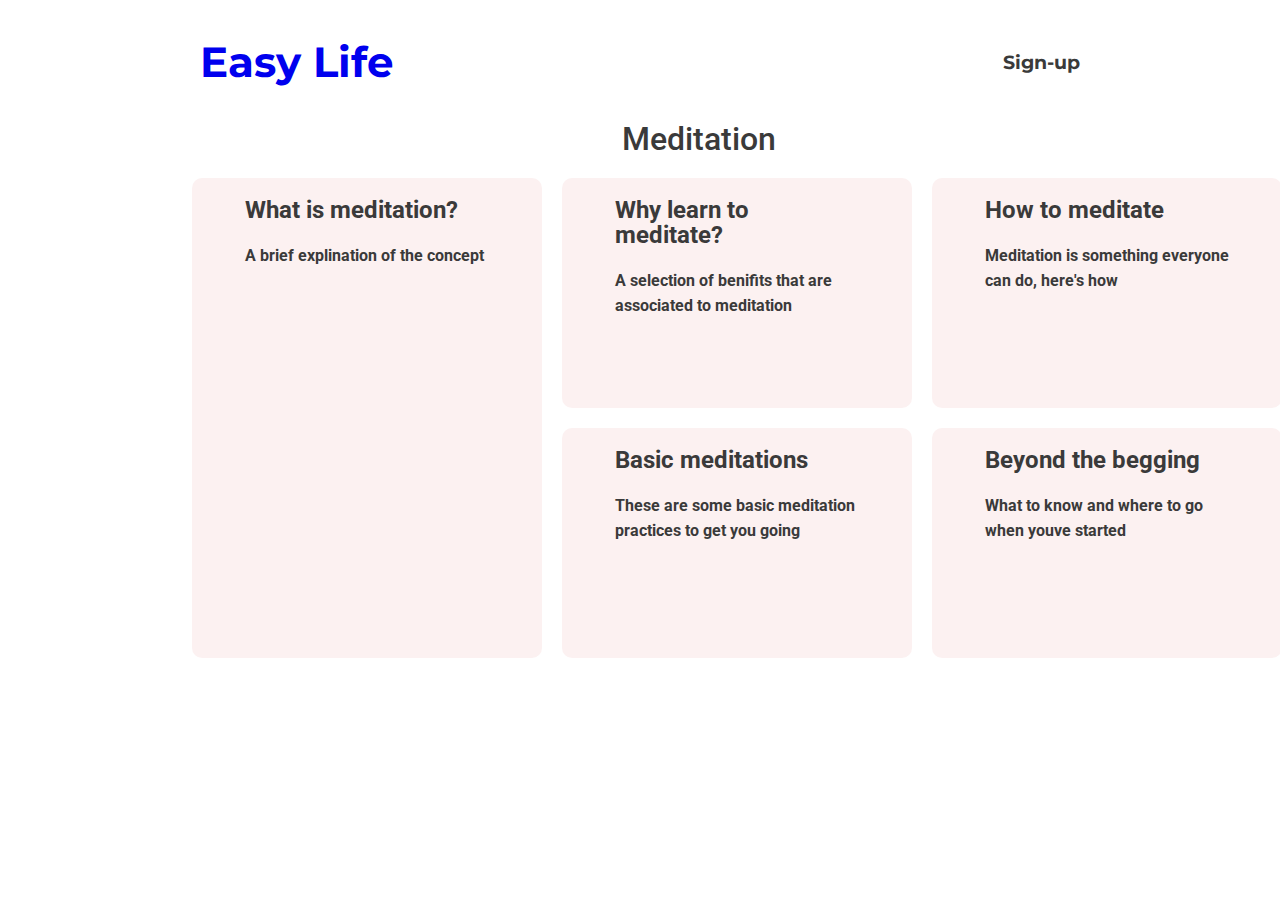
==== template/meditation.html @ 0a045587 "create file order for pages and add styling to header for better visibilty" ====
<!DOCTYPE html>
<html lang="en">

<head>
    <meta charset="UTF-8">
    <meta http-equiv="X-UA-Compatible" content="IE=edge">
    <meta name="viewport" content="width=device-width, initial-scale=1.0">
    <link rel="stylesheet" href="../assets/css/meditation.css">
    <title>Easy Life</title>
</head>

<body>
    <section>
        <header>
            <a href="../index.html">
                <h1 id=logo>Easy Life</h1>
            </a>
            <h2 id=sign-up>Sign-up</h2>
        </header>
    </section>
    <main>
        <h2>Meditation</h2>
        <div id="grid">
            <div id="grid-item-1">
                <a class="page-link" href="#"></a>
                <div>
                    <h2>What is meditation?</h2>
                    <p>A brief explination of the concept</p>
                </div>
            </div>
            <div id="grid-item-2">
                <div>
                    <a class="page-link" href="#"></a>
                    <div>
                        <h2>Why learn to meditate?</h2>
                        <p>A selection of benifits that are associated to meditation</p>
                    </div>
                </div>
            </div>
            <div id="grid-item-3">
                <a class="page-link" href="#"></a>
                <div>
                    <h2>How to meditate</h2>
                    <p>Meditation is something everyone can do, here's how</p>
                </div>
            </div>
            <div id="grid-item-4">
                <a class="page-link" href="#"></a>
                <div>
                    <h2>Basic meditations</h2>
                    <p>These are some basic meditation practices to get you going</p>
                </div>
            </div>
            <div id="grid-item-5">
                <a class="page-link" href="#"></a>
                <div>
                    <h2>Beyond the begging</h2>
                    <p>What to know and where to go when youve started</p>
                </div>
            </div>
    </main>
</body>
---- assets/css/meditation.css ----
@import url('https://fonts.googleapis.com/css2?family=Montserrat:wght@200&family=Roboto:wght@300&display=swap');

*{
    margin: 0;
    padding: 0;
    border: none;
}
body{
    font-family:  roboto, sans-serif;
    color: #3a3a3a;
}
/* header */
header{
    height: 100px;
}
header a:visited{
    color: inherit;
}
header h1, header h2{
    font-family: montserrat, sans-serif;
    line-height: 125px;
}
#logo{
    float: left;
    font-size: 260%;
    margin-left: 200px;
    cursor: pointer;
}
#sign-up{
    float: right;
    margin-right: 200px;
    font-size: 120%;
}
#sign-up:hover{
    text-decoration: underline;
    cursor: pointer;
}
/* title */
main > h2{
    margin: 20px auto;
    text-align: center;
    padding: 0;
    font-size: 200%;
    font-weight: 500;
}
/* grid */
#grid{
    display: grid;
    grid: 230px 230px 100px/ 350px 350px 350px;
    gap: 20px;

    width: 70%;
    height: 60%;
    margin: 10px auto;
 
}
#grid div{
    color: #3a3a3a;
    border-radius: 10px;
    font-weight: 700;
    position: relative;
    transition-duration: 0.3s;
}
[id^="grid-item-"]:hover{
    filter: drop-shadow(0 0 8px rgb(250, 189, 189));
    z-index: 0;
    transition-duration: 0.3s;
}
.page-link{
    width: 100%;
    height: 100%;
    position: absolute;
    z-index: 1;
}
#grid div h2, #grid div p{
    width: 70%;
    height: 40%;
    margin: 20px auto;

    line-height: 25px;
}
#grid-item-1{
    grid-row: 1/ 3;

    background-color: rgba(249,227,227,0.5); 
    background-image: url(/assets/images/pexels-miriam-alonso-7592435.jpg);
    background-position: left;
    background-size: 130%;
    background-repeat: no-repeat;
}
#grid-item-2{
    background-color: rgba(249,227,227,0.5); 
    background-image: url(/assets/images/pexels-mikael-blomkvist-4151869.jpg);
    background-position:center;
    background-size: cover;
    background-repeat: no-repeat;
}
#grid-item-3{
    background-color: rgba(249,227,227,0.5); 
    background-image: url(/assets/images/pexels-polina-tankilevitch-6739056.jpg);
    background-position: center -50px;
    background-size: cover;
    background-repeat: no-repeat;
}
#grid-item-4{
    background-color: rgba(249,227,227,0.5); 
    background-image: url(/assets/images/pexels-miriam-alonso-7592443.jpg);
    background-position: center 0px;
    background-size: 250%;
    background-repeat: no-repeat;
}

#grid-item-5{
    background-color: rgba(249,227,227,0.5); 
    background-image: url(/assets/images/pexels-olia-danilevich-8964919.jpg);
    background-position: center -100px;
    background-size: 180%;
    background-repeat: no-repeat;
}
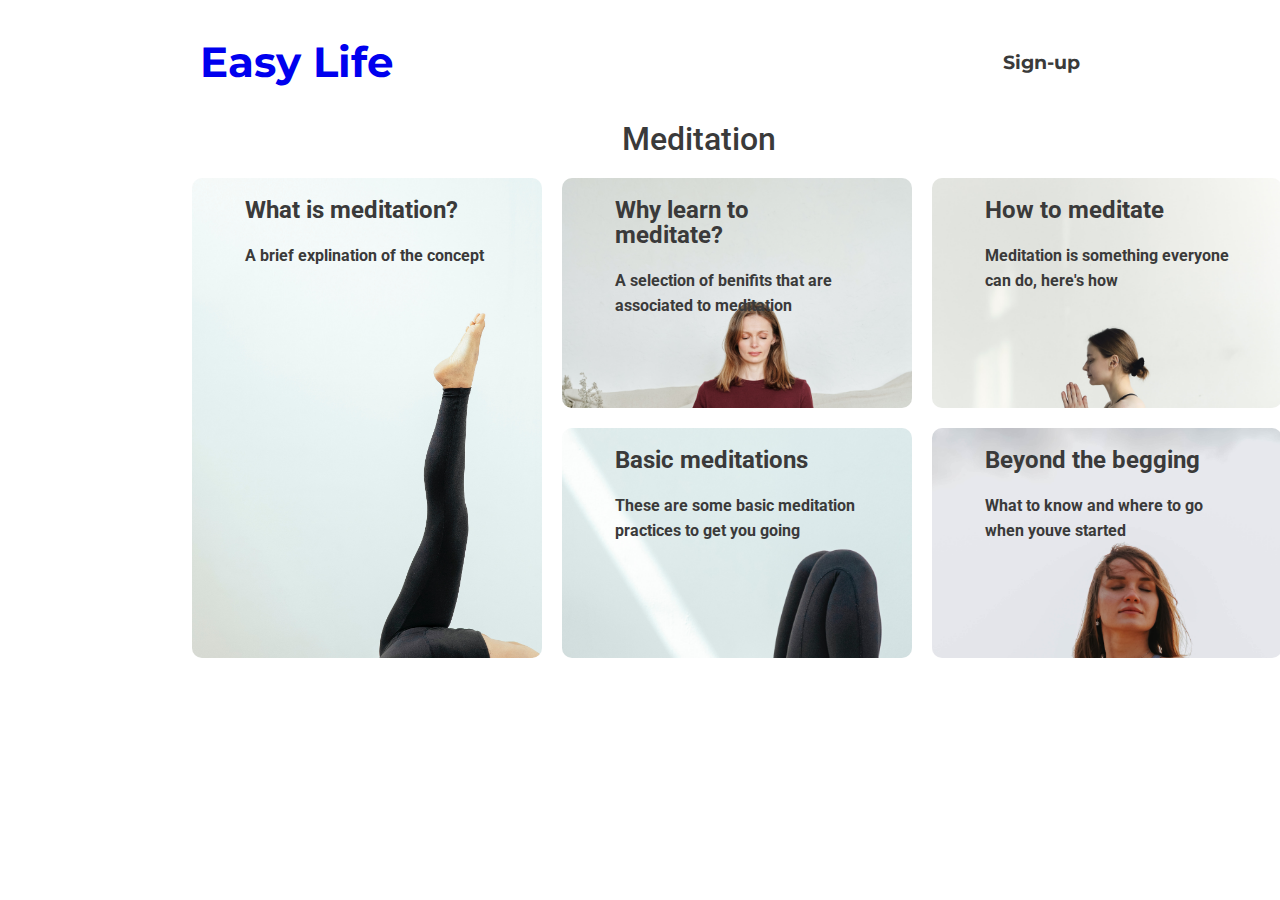
==== commit 41d7a359: "restoring lost work from failed github" ====
--- a/template/meditation.html
+++ b/template/meditation.html
@@ -22,7 +22,7 @@
         <h2>Meditation</h2>
         <div id="grid">
             <div id="grid-item-1">
-                <a class="page-link" href="#"></a>
+                <a class="page-link" href="meditation/what-is-meditation.html"></a>
                 <div>
                     <h2>What is meditation?</h2>
                     <p>A brief explination of the concept</p>
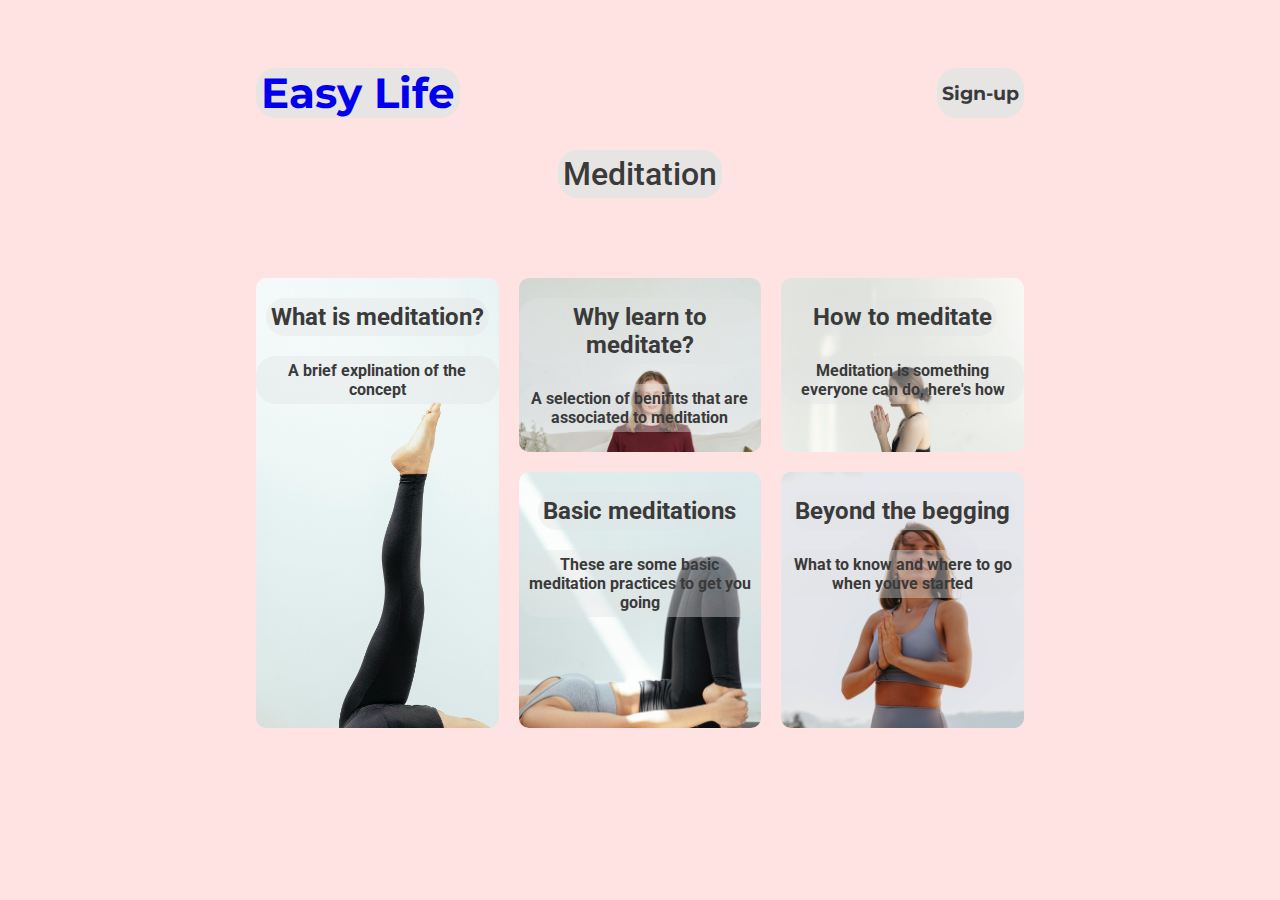
==== commit d67c7ff7: "replace header syntax in each document wiht import to ensure they're the same" ====
--- a/template/meditation.html
+++ b/template/meditation.html
@@ -13,13 +13,13 @@
     <section>
         <header>
             <a href="../index.html">
-                <h1 id=logo>Easy Life</h1>
+                <h1 id="logo">Easy Life</h1>
             </a>
-            <h2 id=sign-up>Sign-up</h2>
+            <h2 id="sign-up">Sign-up</h2>
         </header>
     </section>
     <main>
-        <h2>Meditation</h2>
+        <h2 id="title">Meditation</h2>
         <div id="grid">
             <div id="grid-item-1">
                 <a class="page-link" href="meditation/what-is-meditation.html"></a>
--- a/assets/css/meditation.css
+++ b/assets/css/meditation.css
@@ -1,4 +1,5 @@
 @import url('https://fonts.googleapis.com/css2?family=Montserrat:wght@200&family=Roboto:wght@300&display=swap');
+@import "header.css";
 
 *{
     margin: 0;
@@ -8,51 +9,40 @@
 body{
     font-family:  roboto, sans-serif;
     color: #3a3a3a;
-}
-/* header */
-header{
-    height: 100px;
-}
-header a:visited{
-    color: inherit;
-}
-header h1, header h2{
-    font-family: montserrat, sans-serif;
-    line-height: 125px;
-}
-#logo{
-    float: left;
-    font-size: 260%;
-    margin-left: 200px;
-    cursor: pointer;
-}
-#sign-up{
-    float: right;
-    margin-right: 200px;
-    font-size: 120%;
-}
-#sign-up:hover{
-    text-decoration: underline;
-    cursor: pointer;
+    background: #ffe3e3 url(../images/pexels-anthony-shkraba-4612235.jpg) no-repeat center;
+    background-size: cover;
 }
 /* title */
-main > h2{
-    margin: 20px auto;
+#title{
+    margin: 50px auto 0 auto;
     text-align: center;
-    padding: 0;
+    width: fit-content;
+    
+
     font-size: 200%;
     font-weight: 500;
+    background-color: rgba(225,227,227,.8);
+    border-radius: 20px;
+    padding: 5px;
+    /* margin: 60px auto 0 auto;
+    width: fit-content;
+    height: fit-content;
+    text-align: center;
+    font-size: 200%;
+    font-weight: 500;
+    background-color: rgba(225,227,227,.8);
+    border-radius: 20px;
+    padding: 5px; */
 }
 /* grid */
 #grid{
     display: grid;
-    grid: 230px 230px 100px/ 350px 350px 350px;
+    grid: 33% 33% 15%/ 1fr 1fr 1fr;
+    grid-template-rows:minmax(min-content, min-content);
     gap: 20px;
-
-    width: 70%;
-    height: 60%;
-    margin: 10px auto;
- 
+    width: 60%;
+    height: 50vh;
+    margin: 80px auto;
 }
 #grid div{
     color: #3a3a3a;
@@ -73,19 +63,21 @@
     z-index: 1;
 }
 #grid div h2, #grid div p{
-    width: 70%;
-    height: 40%;
+    width: fit-content;
+    height: fit-content;
     margin: 20px auto;
-
-    line-height: 25px;
+    padding: 5px;
+    text-align: center;
+    background: rgba(225,227,227,.4);
+    border-radius: 20px;
 }
 #grid-item-1{
     grid-row: 1/ 3;
 
     background-color: rgba(249,227,227,0.5); 
     background-image: url(/assets/images/pexels-miriam-alonso-7592435.jpg);
-    background-position: left;
-    background-size: 130%;
+    background-position: center;
+    background-size: 180%;
     background-repeat: no-repeat;
 }
 #grid-item-2{
@@ -117,3 +109,91 @@
     background-size: 180%;
     background-repeat: no-repeat;
 }
+/* double column design */
+@media screen and (max-width:950px) {
+    body{
+        background-size: auto;
+    }
+    #grid{
+        grid: 33% 33% 33%/ 50% 50%;
+        grid-template-rows: min-content;
+    }
+    .page-link{
+        left: 0;
+        top:0;
+    }
+    #grid .left{
+        grid-column: 1/2;
+        text-align: center;
+    }
+    #grid .right{
+        grid-column: 2/3;
+        text-align: center;
+    }
+    #grid-item-3{
+        grid-row: 2/3;
+    }
+    #grid-item-3 p{
+        text-align: center;
+    }
+    #grid-item-5{
+        grid-row: 3/4;
+        padding: 0;
+    }
+    #grid-item-6{
+        width: 100%;
+        height: 75%;
+        align-self: center;
+    }
+    #grid div p{
+        margin-top: 0;
+    }
+}
+/* single column design */
+@media screen and (max-width:713px) {
+    header{
+        display: block;
+        width: 100%;
+    }
+    #logo, #sign-up{
+        width: 100%;
+        margin: 20px auto;
+        padding: 0;
+        text-align: center;
+        border-radius: 0;
+    }
+    #sign-up{
+        margin-top: 5px;
+    }
+    #title{
+        width: 100%;
+        border-radius: 0;
+        padding: 0;
+    }
+    #grid{
+        grid: auto auto auto auto auto auto / 100%;
+        grid-template-rows: min-content;
+    }
+    #grid .left, #grid .right{
+        grid-column:1/2;
+        padding: 0;
+    }
+    #grid-item-1{
+        grid-row: 1/2;
+    }
+    #grid-item-2{
+        grid-row: 2/3;
+    }
+    #grid-item-3{
+        grid-row: 3/4;
+    }
+    #grid-item-4{
+        grid-row: 4/5;
+    }
+    #grid-item-5{
+        grid-row: 5/6;
+    }
+    #grid-item-6{
+        grid-row: 6/7;
+    }
+}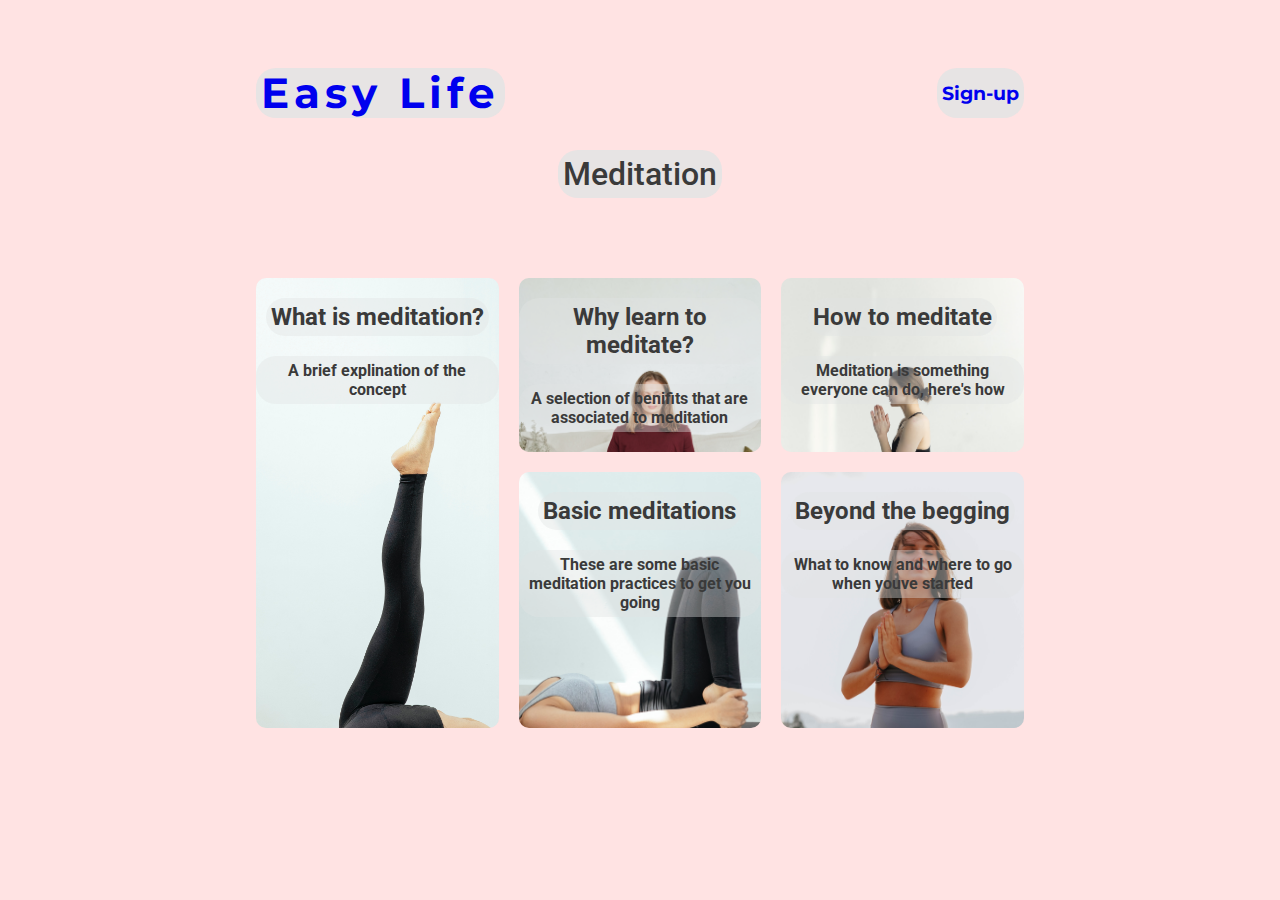
==== commit b12e210b: "add sign-up page link to all pages" ====
--- a/template/meditation.html
+++ b/template/meditation.html
@@ -15,7 +15,8 @@
             <a href="../index.html">
                 <h1 id="logo">Easy Life</h1>
             </a>
-            <h2 id="sign-up">Sign-up</h2>
+            <a href="../template/sign-up.html"><h2 id="sign-up">Sign-up</h2>
+            </a>
         </header>
     </section>
     <main>
--- a/assets/css/meditation.css
+++ b/assets/css/meditation.css
@@ -24,15 +24,6 @@
     background-color: rgba(225,227,227,.8);
     border-radius: 20px;
     padding: 5px;
-    /* margin: 60px auto 0 auto;
-    width: fit-content;
-    height: fit-content;
-    text-align: center;
-    font-size: 200%;
-    font-weight: 500;
-    background-color: rgba(225,227,227,.8);
-    border-radius: 20px;
-    padding: 5px; */
 }
 /* grid */
 #grid{
@@ -52,7 +43,7 @@
     transition-duration: 0.3s;
 }
 [id^="grid-item-"]:hover{
-    filter: drop-shadow(0 0 8px rgb(250, 189, 189));
+    filter: drop-shadow(0 0 8px #3a3a3a);
     z-index: 0;
     transition-duration: 0.3s;
 }
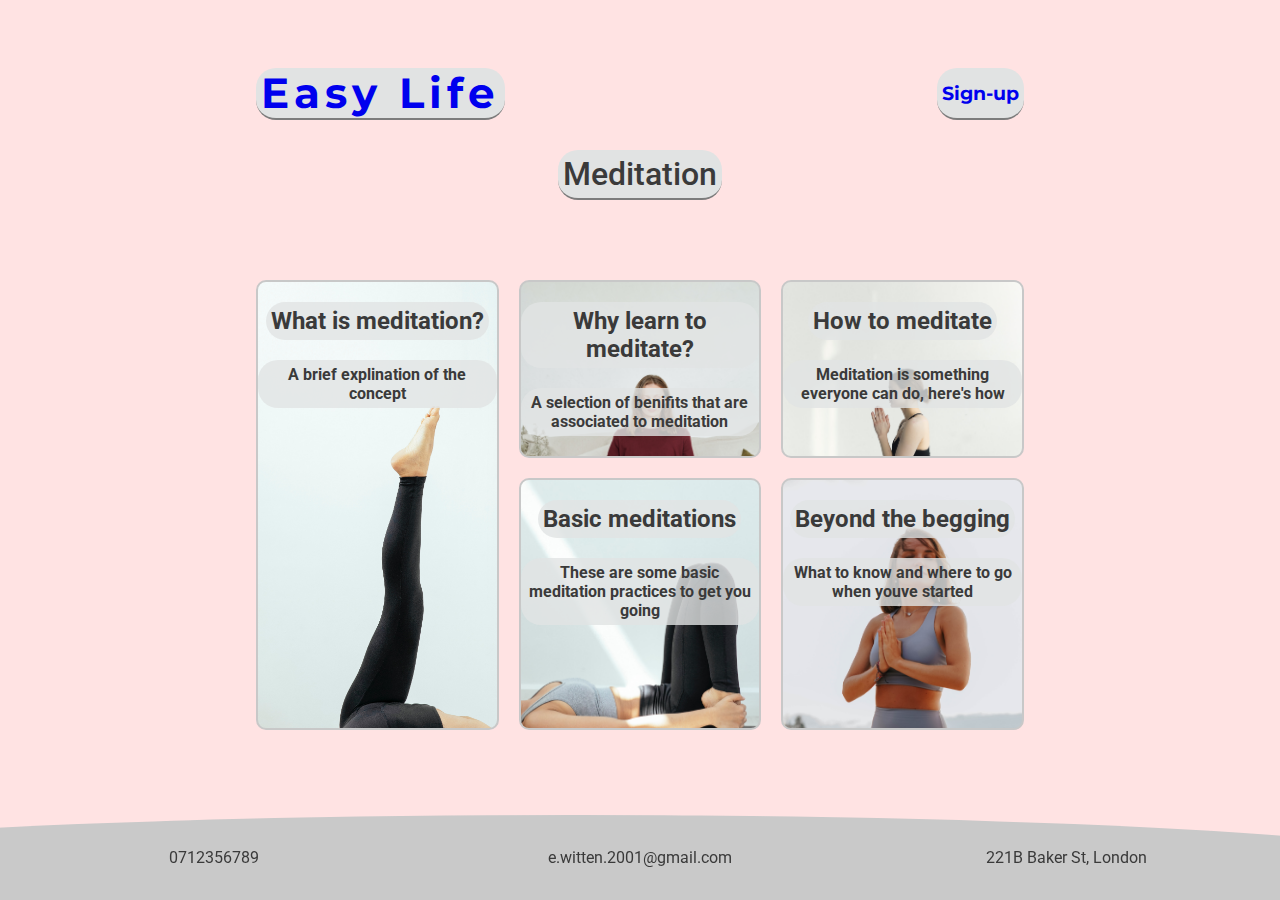
==== commit 75b2660e: "add footer to all pages" ====
--- a/template/meditation.html
+++ b/template/meditation.html
@@ -15,7 +15,8 @@
             <a href="../index.html">
                 <h1 id="logo">Easy Life</h1>
             </a>
-            <a href="../template/sign-up.html"><h2 id="sign-up">Sign-up</h2>
+            <a href="../template/sign-up.html">
+                <h2 id="sign-up">Sign-up</h2>
             </a>
         </header>
     </section>
@@ -60,4 +61,19 @@
                 </div>
             </div>
     </main>
+    <footer>
+        <table>
+            <tr>
+                <td>
+                    <p>0712356789</p>
+                </td>
+                <td>
+                    <p>e.witten.2001@gmail.com</p>
+                </td>
+                <td>
+                    <p>221B Baker St, London</p>
+                </td>
+            </tr>
+        </table>
+</footer>
 </body>--- a/assets/css/meditation.css
+++ b/assets/css/meditation.css
@@ -1,5 +1,6 @@
 @import url('https://fonts.googleapis.com/css2?family=Montserrat:wght@200&family=Roboto:wght@300&display=swap');
 @import "header.css";
+@import "footer.css";
 
 *{
     margin: 0;
@@ -21,8 +22,9 @@
 
     font-size: 200%;
     font-weight: 500;
-    background-color: rgba(225,227,227,.8);
+    background-color: rgba(225,227,227,1);
     border-radius: 20px;
+    border-bottom: 2px solid rgb(124, 124, 124);
     padding: 5px;
 }
 /* grid */
@@ -42,10 +44,13 @@
     position: relative;
     transition-duration: 0.3s;
 }
+[id^="grid-item-"]{
+    border: 2px solid rgb(200, 200, 200);
+}
 [id^="grid-item-"]:hover{
     filter: drop-shadow(0 0 8px #3a3a3a);
-    z-index: 0;
     transition-duration: 0.3s;
+    margin: -8px -8px;
 }
 .page-link{
     width: 100%;
@@ -59,7 +64,7 @@
     margin: 20px auto;
     padding: 5px;
     text-align: center;
-    background: rgba(225,227,227,.4);
+    background: rgba(225,227,227,.8);
     border-radius: 20px;
 }
 #grid-item-1{
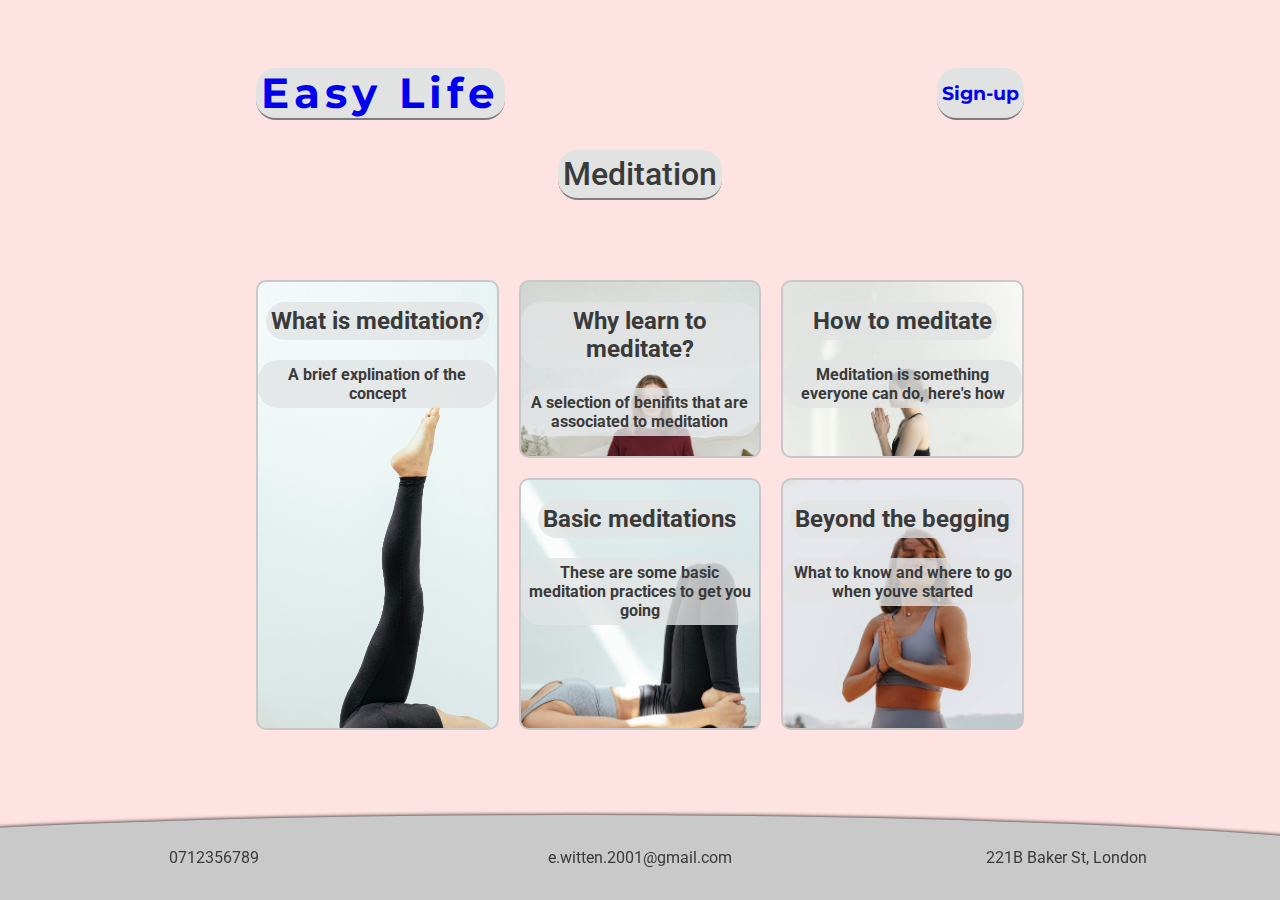
==== commit 12ee7ef2: "add closing div to grid so code passes valdation" ====
--- a/template/meditation.html
+++ b/template/meditation.html
@@ -60,6 +60,7 @@
                     <p>What to know and where to go when youve started</p>
                 </div>
             </div>
+        </div>
     </main>
     <footer>
         <table>
--- a/assets/css/meditation.css
+++ b/assets/css/meditation.css
@@ -71,28 +71,28 @@
     grid-row: 1/ 3;
 
     background-color: rgba(249,227,227,0.5); 
-    background-image: url(/assets/images/pexels-miriam-alonso-7592435.jpg);
+    background-image: url(../images/pexels-miriam-alonso-7592435.jpg);
     background-position: center;
     background-size: 180%;
     background-repeat: no-repeat;
 }
 #grid-item-2{
     background-color: rgba(249,227,227,0.5); 
-    background-image: url(/assets/images/pexels-mikael-blomkvist-4151869.jpg);
+    background-image: url(../images/pexels-mikael-blomkvist-4151869.jpg);
     background-position:center;
     background-size: cover;
     background-repeat: no-repeat;
 }
 #grid-item-3{
     background-color: rgba(249,227,227,0.5); 
-    background-image: url(/assets/images/pexels-polina-tankilevitch-6739056.jpg);
+    background-image: url(../images/pexels-polina-tankilevitch-6739056.jpg);
     background-position: center -50px;
     background-size: cover;
     background-repeat: no-repeat;
 }
 #grid-item-4{
     background-color: rgba(249,227,227,0.5); 
-    background-image: url(/assets/images/pexels-miriam-alonso-7592443.jpg);
+    background-image: url(../images/pexels-miriam-alonso-7592443.jpg);
     background-position: center 0px;
     background-size: 250%;
     background-repeat: no-repeat;
@@ -100,7 +100,7 @@
 
 #grid-item-5{
     background-color: rgba(249,227,227,0.5); 
-    background-image: url(/assets/images/pexels-olia-danilevich-8964919.jpg);
+    background-image: url(../images/pexels-olia-danilevich-8964919.jpg);
     background-position: center -100px;
     background-size: 180%;
     background-repeat: no-repeat;
@@ -109,6 +109,7 @@
 @media screen and (max-width:950px) {
     body{
         background-size: auto;
+        margin-bottom: 300px;
     }
     #grid{
         grid: 33% 33% 33%/ 50% 50%;
